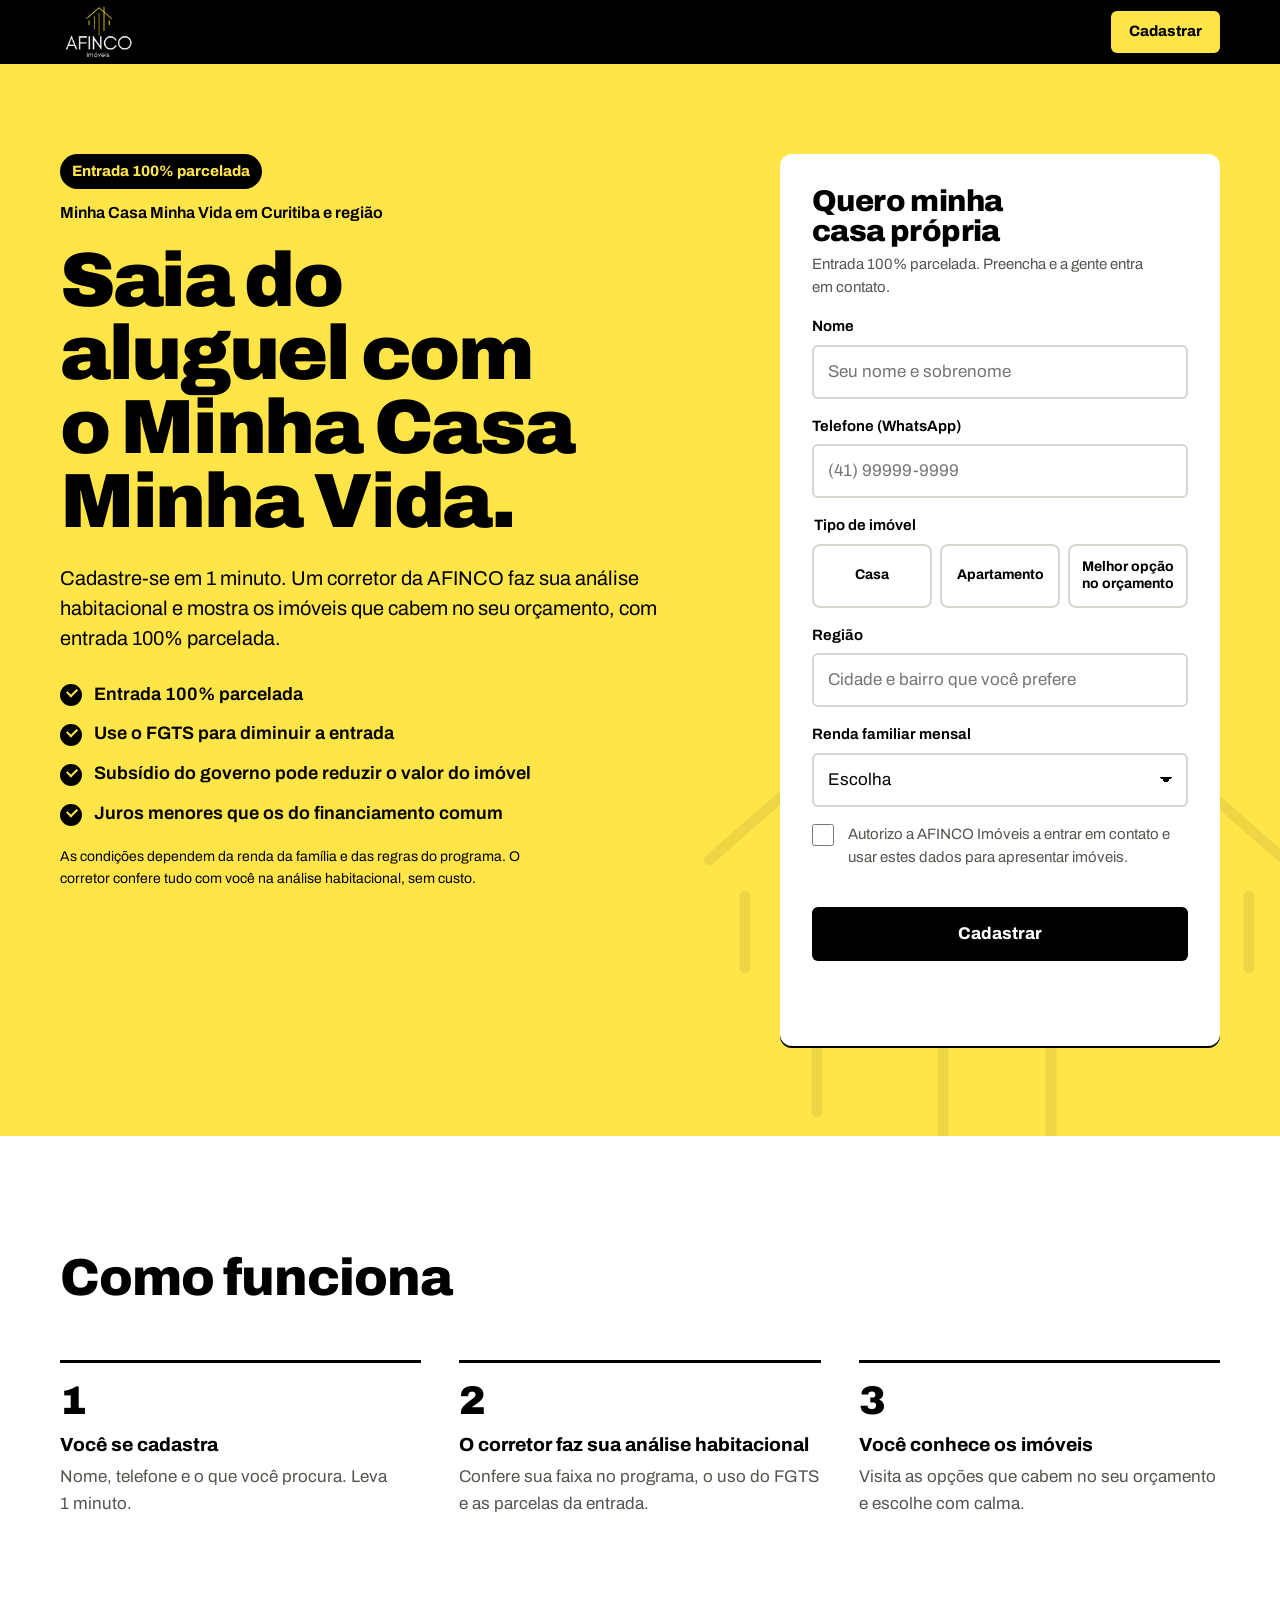
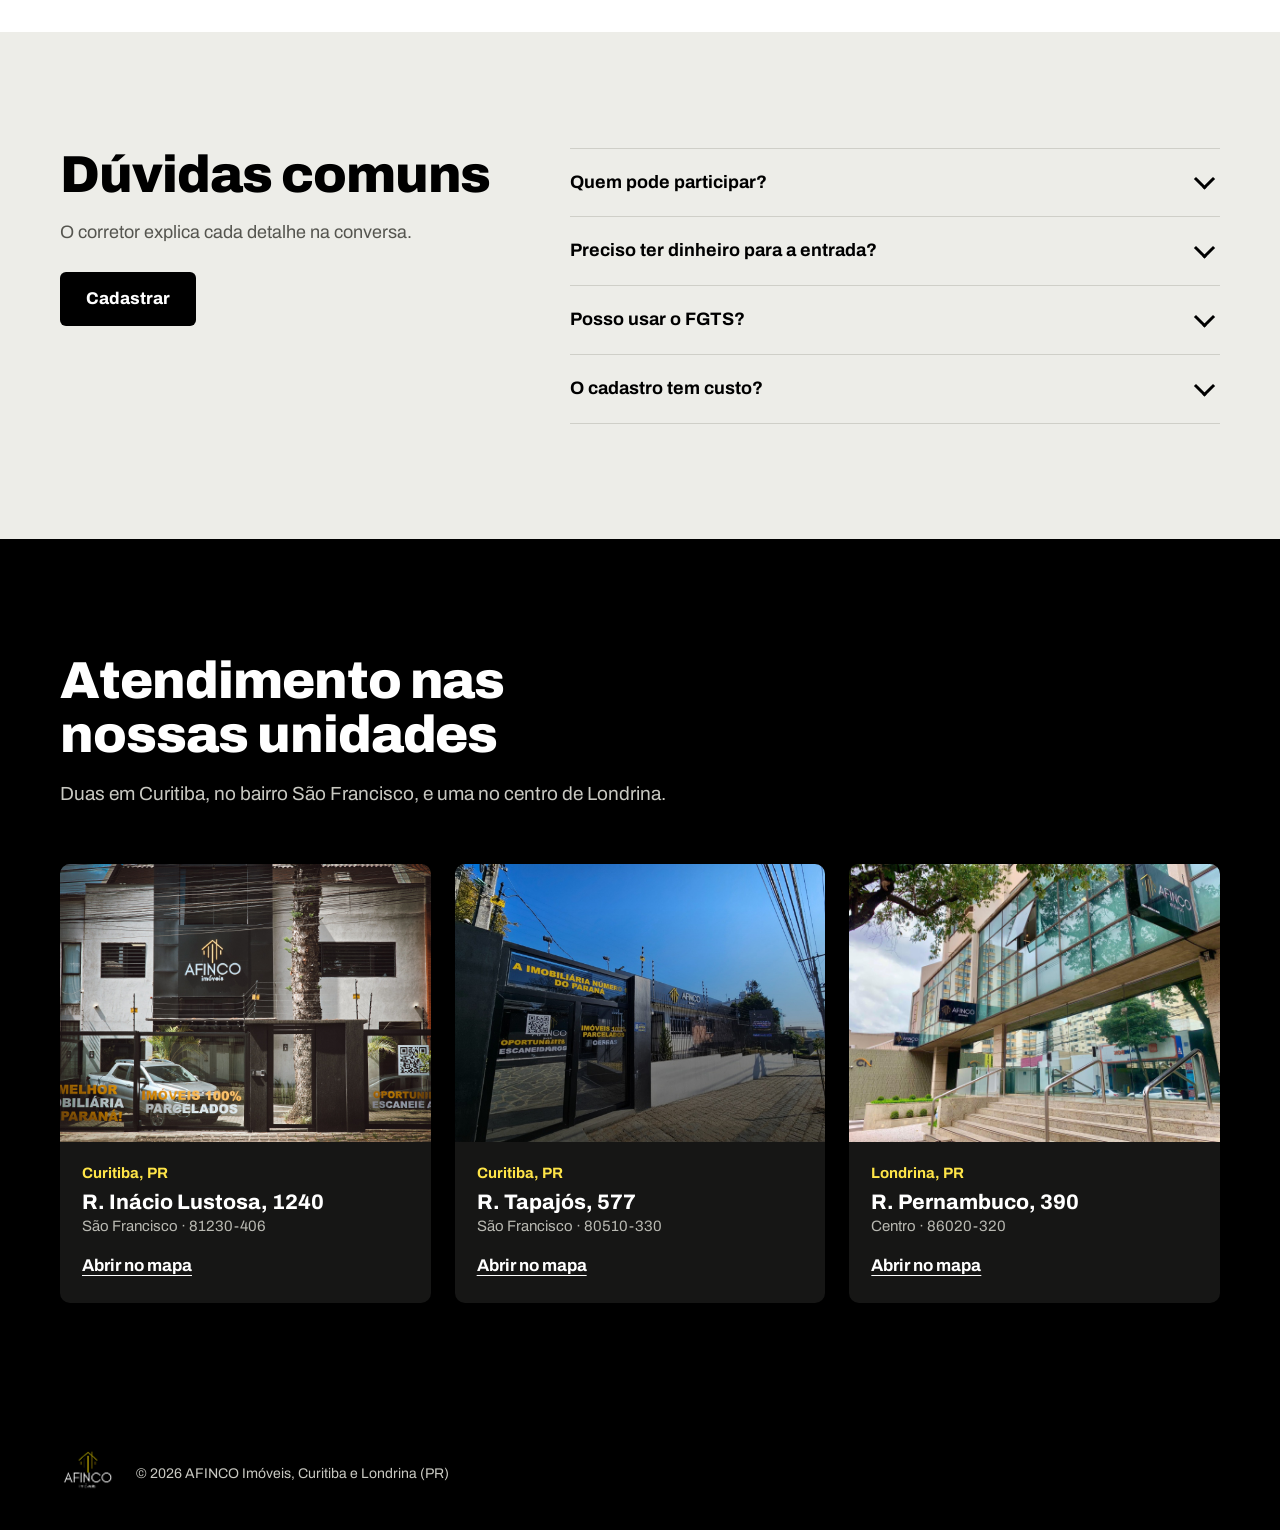
==== minhacasaminhavida/index.html @ c5e2cc1d "Página /minhacasaminhavida: cadastro de interessados" ====
<!doctype html>
<html lang="pt-BR">
<head>
  <meta charset="utf-8">
  <meta name="viewport" content="width=device-width, initial-scale=1">
  <title>Casa própria pelo Minha Casa Minha Vida | AFINCO Imóveis</title>
  <meta name="description" content="Entrada 100% parcelada. Cadastre-se em 1 minuto e um corretor da AFINCO faz sua análise habitacional no Minha Casa Minha Vida, sem custo.">
  <meta property="og:site_name" content="AFINCO Imóveis">
  <meta property="og:locale" content="pt_BR">
  <meta property="og:type" content="website">
  <meta property="og:url" content="https://www.recrutamentoafinco.com.br/minhacasaminhavida">
  <meta property="og:title" content="Saia do aluguel com o Minha Casa Minha Vida">
  <meta property="og:description" content="Entrada 100% parcelada. Cadastre-se em 1 minuto e receba sua análise habitacional sem custo.">
  <meta name="theme-color" content="#000000">
  <link rel="preconnect" href="https://fonts.googleapis.com">
  <link rel="preconnect" href="https://fonts.gstatic.com" crossorigin>
  <link href="https://fonts.googleapis.com/css2?family=Archivo:wdth,wght@62..125,400..900&display=swap" rel="stylesheet">
  <link rel="stylesheet" href="/style.css">
  <style>
    .cp-hero-grid { display: grid; grid-template-columns: minmax(0, 1fr) minmax(0, 440px); gap: clamp(32px, 5vw, 72px); align-items: start; position: relative; }
    .cp-hero h1 { font-size: clamp(40px, 6vw, 80px); }
    .cp-perks { margin: 28px 0 0; padding: 0; list-style: none; display: grid; gap: 12px; font-weight: 650; font-size: 18px; }
    .cp-perks li { position: relative; padding-left: 34px; }
    .cp-perks li::before { content: ""; position: absolute; left: 0; top: .2em; width: 22px; height: 22px; border-radius: 50%; background: var(--black); }
    .cp-perks li::after { content: ""; position: absolute; left: 7px; top: .42em; width: 8px; height: 5px; border-left: 2px solid var(--yellow); border-bottom: 2px solid var(--yellow); transform: rotate(-45deg); }
    .cp-note { margin-top: 18px; font-size: 14px; max-width: 34em; }
    .cp-badge { display: table; margin: 0 0 12px; padding: 6px 12px; border-radius: 999px; background: var(--black); color: var(--yellow); font-weight: 750; font-size: 15px; white-space: nowrap; }

    .cp-card { background: var(--white); border-radius: 12px; padding: clamp(22px, 3.4vw, 32px); box-shadow: 0 2px 0 var(--black); }
    .cp-card h2 { font-size: clamp(24px, 2.6vw, 30px); font-stretch: 112%; }
    .cp-card h2 + p { margin-top: 6px; color: var(--graphite); font-size: 15px; }
    .cp-form { display: grid; gap: 16px; }
    .cp-legend { margin-bottom: 6px; font-weight: 650; font-size: 15px; }
    .cp-types { display: grid; grid-template-columns: repeat(3, 1fr); gap: 8px; border: 0; padding: 0; margin: 0; }
    .cp-types label { position: relative; cursor: pointer; }
    .cp-types input { position: absolute; opacity: 0; inset: 0; margin: 0; cursor: pointer; }
    .cp-types span { display: grid; place-content: center; min-height: 64px; padding: 8px 6px; border: 2px solid var(--line); border-radius: 8px; text-align: center; font-weight: 700; font-size: 14px; line-height: 1.2; transition: border-color .15s ease, background-color .15s ease; }
    .cp-types input:checked + span { border-color: var(--black); background: var(--yellow); }
    .cp-types input:focus-visible + span { box-shadow: 0 0 0 3px var(--black); }
    .cp-types.invalid span { border-color: var(--error); }
    .cp-steps-list { counter-reset: s; margin: 0; padding: 0; list-style: none; display: grid; grid-template-columns: repeat(3, 1fr); gap: clamp(20px, 3vw, 40px); }
    .cp-steps-list li { counter-increment: s; border-top: 3px solid var(--black); padding-top: 18px; }
    .cp-steps-list li::before { content: counter(s); display: block; font-size: 40px; font-weight: 900; font-stretch: 115%; line-height: 1; margin-bottom: 12px; }
    .cp-steps-list p { margin-top: 8px; color: var(--graphite); }
    .cp-header-cta { margin-left: auto; }

    @media (max-width: 980px) {
      .cp-hero-grid { grid-template-columns: 1fr; gap: 0; }
      .cp-hero-grid > .hero-copy { display: contents; }
      .hero-place { order: 1; }
      .cp-hero h1 { order: 2; }
      .cp-hero .hero-sub { order: 3; }
      .cp-card { order: 4; max-width: 560px; margin-top: 24px; }
      .cp-perks { order: 5; }
      .cp-note { order: 6; }
    }
    @media (max-width: 640px) {
      .cp-perks { font-size: 16px; margin-top: 20px; }
      .cp-steps-list { grid-template-columns: 1fr; }
      .cp-header-cta { display: none; }
    }
  </style>
</head>
<body>
  <header class="site-header">
    <div class="wrap header-inner">
      <a class="brand" href="#topo" aria-label="AFINCO Imóveis, voltar ao início"><img src="/logo-afinco.png" alt="AFINCO Imóveis" width="450" height="450"></a>
      <a class="btn btn-yellow btn-sm cp-header-cta" href="#cadastro">Cadastrar</a>
    </div>
  </header>

  <main id="topo">
    <section class="hero cp-hero">
      <svg class="hero-mark" viewBox="0 0 200 200" aria-hidden="true"><path d="M20 70 L100 0 L180 70" /><path d="M50 60 V140 M85 40 V200 M115 0 V160 M150 60 V110 M30 80 V100 M170 80 V100" /></svg>
      <div class="wrap cp-hero-grid">
        <div class="hero-copy">
          <p class="hero-place"><span class="cp-badge">Entrada 100% parcelada</span> Minha Casa Minha Vida em Curitiba e região</p>
          <h1>Saia do aluguel com o Minha Casa Minha Vida.</h1>
          <p class="hero-sub">Cadastre-se em 1 minuto. Um corretor da AFINCO faz sua análise habitacional e mostra os imóveis que cabem no seu orçamento, com entrada 100% parcelada.</p>
          <ul class="cp-perks">
            <li>Entrada 100% parcelada</li>
            <li>Use o FGTS para diminuir a entrada</li>
            <li>Subsídio do governo pode reduzir o valor do imóvel</li>
            <li>Juros menores que os do financiamento comum</li>
          </ul>
          <p class="cp-note">As condições dependem da renda da família e das regras do programa. O corretor confere tudo com você na análise habitacional, sem custo.</p>
        </div>

        <div class="cp-card" id="cadastro">
          <form id="leadForm" class="cp-form" novalidate>
            <div>
              <h2>Quero minha casa própria</h2>
              <p>Entrada 100% parcelada. Preencha e a gente entra em contato.</p>
            </div>
            <label class="field">Nome<input type="text" name="nome" required minlength="2" maxlength="120" autocomplete="name" placeholder="Seu nome e sobrenome"></label>
            <label class="field">Telefone (WhatsApp)<input type="tel" name="telefone" required autocomplete="tel" inputmode="tel" placeholder="(41) 99999-9999"></label>
            <fieldset class="cp-types" id="tipoGroup">
              <legend class="cp-legend">Tipo de imóvel</legend>
              <label><input type="radio" name="tipo_imovel" value="Casa" required><span>Casa</span></label>
              <label><input type="radio" name="tipo_imovel" value="Apartamento"><span>Apartamento</span></label>
              <label><input type="radio" name="tipo_imovel" value="Melhor opção no orçamento"><span>Melhor opção no orçamento</span></label>
            </fieldset>
            <label class="field">Região<input type="text" name="regiao" required minlength="2" maxlength="120" autocomplete="address-level2" placeholder="Cidade e bairro que você prefere"></label>
            <label class="field">Renda familiar mensal<select name="faixa_renda" required>
              <option value="">Escolha</option>
              <option>Até R$ 2.850</option>
              <option>De R$ 2.851 a R$ 4.700</option>
              <option>De R$ 4.701 a R$ 8.600</option>
              <option>De R$ 8.601 a R$ 12.000</option>
              <option>Acima de R$ 12.000</option>
              <option>Não sei informar</option>
            </select></label>
            <label class="consent"><input type="checkbox" name="consentimento" required><span>Autorizo a AFINCO Imóveis a entrar em contato e usar estes dados para apresentar imóveis.</span></label>
            <button class="btn btn-black btn-block" type="submit" id="submitButton">Cadastrar</button>
            <p id="formMessage" class="form-message" role="status" aria-live="polite"></p>
          </form>
          <div class="done" id="formDone" hidden tabindex="-1">
            <svg viewBox="0 0 48 48" aria-hidden="true"><circle cx="24" cy="24" r="22"/><path d="M14 25l7 7 13-15"/></svg>
            <h3 id="doneTitle">Cadastro feito.</h3>
            <p>Um corretor da AFINCO vai entrar em contato pelo telefone que você informou.</p>
          </div>
        </div>
      </div>
    </section>

    <section class="section" id="como-funciona">
      <div class="wrap">
        <div class="head">
          <h2>Como funciona</h2>
        </div>
        <ol class="cp-steps-list">
          <li><h3>Você se cadastra</h3><p>Nome, telefone e o que você procura. Leva 1 minuto.</p></li>
          <li><h3>O corretor faz sua análise habitacional</h3><p>Confere sua faixa no programa, o uso do FGTS e as parcelas da entrada.</p></li>
          <li><h3>Você conhece os imóveis</h3><p>Visita as opções que cabem no seu orçamento e escolhe com calma.</p></li>
        </ol>
      </div>
    </section>

    <section class="section section-concrete" id="duvidas">
      <div class="wrap faq-wrap">
        <div class="faq-intro">
          <h2>Dúvidas comuns</h2>
          <p>O corretor explica cada detalhe na conversa.</p>
          <a class="btn btn-black" href="#cadastro">Cadastrar</a>
        </div>
        <div class="faq">
          <details><summary>Quem pode participar?</summary><p>Famílias com renda mensal de até R$ 12 mil que ainda não têm imóvel próprio. Cada faixa de renda tem regras diferentes, e o corretor confere a sua.</p></details>
          <details><summary>Preciso ter dinheiro para a entrada?</summary><p>Não precisa ter o valor guardado. Na AFINCO a entrada é 100% parcelada. O FGTS e o subsídio do governo ainda podem diminuir esse valor.</p></details>
          <details><summary>Posso usar o FGTS?</summary><p>Sim. Quem tem saldo de FGTS pode usar para a entrada ou para abater o valor financiado.</p></details>
          <details><summary>O cadastro tem custo?</summary><p>Não. O cadastro e a análise habitacional com o corretor são gratuitos.</p></details>
        </div>
      </div>
    </section>

    <section class="section section-black" id="unidades">
      <div class="wrap">
        <div class="head">
          <h2>Atendimento nas nossas unidades</h2>
          <p>Duas em Curitiba, no bairro São Francisco, e uma no centro de Londrina.</p>
        </div>
        <div class="units" id="unitsGrid">
          <article class="unit"><img src="/unidade-curitiba-inacio-lustosa.jpg" alt="Fachada da AFINCO na Rua Inácio Lustosa" loading="lazy"><div class="unit-body"><p class="unit-city">Curitiba, PR</p><h3>R. Inácio Lustosa, 1240</h3><p>São Francisco · 81230-406</p><a target="_blank" rel="noopener" href="https://www.google.com/maps/search/?api=1&query=R.%20In%C3%A1cio%20Lustosa%2C%201240%20-%20S%C3%A3o%20Francisco%2C%20Curitiba%20-%20PR">Abrir no mapa</a></div></article>
          <article class="unit"><img src="/unidade-curitiba-tapajos.jpg" alt="Fachada da AFINCO na Rua Tapajós" loading="lazy"><div class="unit-body"><p class="unit-city">Curitiba, PR</p><h3>R. Tapajós, 577</h3><p>São Francisco · 80510-330</p><a target="_blank" rel="noopener" href="https://www.google.com/maps/search/?api=1&query=R.%20Tapaj%C3%B3s%2C%20577%20-%20S%C3%A3o%20Francisco%2C%20Curitiba%20-%20PR">Abrir no mapa</a></div></article>
          <article class="unit"><img src="/unidade-londrina-pernambuco.jpeg" alt="Fachada da AFINCO em Londrina" loading="lazy"><div class="unit-body"><p class="unit-city">Londrina, PR</p><h3>R. Pernambuco, 390</h3><p>Centro · 86020-320</p><a target="_blank" rel="noopener" href="https://www.google.com/maps/search/?api=1&query=R.%20Pernambuco%2C%20390%20-%20Centro%2C%20Londrina%20-%20PR">Abrir no mapa</a></div></article>
        </div>
      </div>
    </section>
  </main>

  <footer class="footer">
    <div class="wrap footer-inner">
      <img src="/logo-afinco.png" alt="AFINCO Imóveis" width="450" height="450">
      <p>© <span id="year"></span> AFINCO Imóveis, Curitiba e Londrina (PR)</p>
    </div>
  </footer>

  <div class="dock" id="dock">
    <a class="btn btn-yellow" href="#cadastro">Cadastrar</a>
  </div>

  <script>
    const SUPABASE_URL = "https://zinuptosnawlpatngaav.supabase.co";
    const SUPABASE_KEY = "sb_publishable_cm9yih0AqzRv-U1uePYWAw_257kPPx3";
    const form = document.getElementById("leadForm");
    const button = document.getElementById("submitButton");
    const message = document.getElementById("formMessage");
    const done = document.getElementById("formDone");
    document.getElementById("year").textContent = new Date().getFullYear();

    // Origem do cadastro: parâmetros de anúncio (utm) e site de onde a pessoa veio
    function leadOrigin() {
      const params = new URLSearchParams(location.search);
      const parts = ["utm_source", "utm_medium", "utm_campaign", "utm_content"].filter(k => params.get(k)).map(k => `${k}=${params.get(k)}`);
      try { if (document.referrer && new URL(document.referrer).host !== location.host) parts.push(`ref=${new URL(document.referrer).host}`); } catch (error) {}
      return parts.join("; ").slice(0, 500) || null;
    }

    (async function registerSiteVisit() { try { let sessionId = localStorage.getItem("afinco_visit_session"); if (!sessionId) { sessionId = crypto.randomUUID ? crypto.randomUUID() : `${Date.now().toString(36)}${Math.random().toString(36).slice(2)}`; localStorage.setItem("afinco_visit_session", sessionId); } await fetch(`${SUPABASE_URL}/rest/v1/site_visits`, { method: "POST", headers: { "Content-Type": "application/json", apikey: SUPABASE_KEY, Authorization: `Bearer ${SUPABASE_KEY}`, Prefer: "return=minimal" }, body: JSON.stringify({ page: window.location.pathname || "/minhacasaminhavida/", session_id: sessionId }) }); } catch (error) { console.warn("Não foi possível registrar a visita.", error); } })();

    // Máscara simples de telefone: (41) 99999-9999
    form.telefone.addEventListener("input", event => { const d = event.target.value.replace(/\D/g, "").slice(0, 11); event.target.value = d.length > 6 ? `(${d.slice(0, 2)}) ${d.slice(2, d.length - 4)}-${d.slice(-4)}` : d.length > 2 ? `(${d.slice(0, 2)}) ${d.slice(2)}` : d; });

    function showMessage(text, type) { message.textContent = text; message.className = `form-message ${type}`; }
    form.addEventListener("submit", async event => {
      event.preventDefault();
      form.querySelectorAll(".invalid").forEach(el => el.classList.remove("invalid"));
      const phoneDigits = form.telefone.value.replace(/\D/g, "");
      form.telefone.setCustomValidity(phoneDigits.length >= 10 ? "" : "invalid");
      const invalid = [...form.elements].filter(el => el.willValidate && !el.checkValidity());
      if (invalid.length) {
        invalid.forEach(el => (el.closest(".field") || el.closest(".cp-types"))?.classList.add("invalid"));
        const first = invalid[0];
        showMessage(first.name === "consentimento" ? "Marque a autorização para a gente entrar em contato." : first.name === "telefone" ? "Confira o telefone com DDD." : first.name === "tipo_imovel" ? "Escolha o tipo de imóvel." : "Faltam alguns campos. Eles estão marcados em vermelho.", "error");
        first.focus();
        return;
      }
      button.disabled = true; button.textContent = "Cadastrando...";
      showMessage("", "");
      try {
        const data = Object.fromEntries(new FormData(form).entries());
        const payload = { nome: data.nome.trim(), telefone: form.telefone.value, tipo_imovel: data.tipo_imovel, regiao: data.regiao.trim(), faixa_renda: data.faixa_renda, consentimento: true, origem: leadOrigin() };
        const response = await fetch(`${SUPABASE_URL}/rest/v1/interessados_imovel`, { method: "POST", headers: { "Content-Type": "application/json", apikey: SUPABASE_KEY, Authorization: `Bearer ${SUPABASE_KEY}`, Prefer: "return=minimal" }, body: JSON.stringify(payload) });
        if (!response.ok) throw new Error(await response.text());
        const firstName = payload.nome.split(/\s+/)[0];
        document.getElementById("doneTitle").textContent = firstName ? `Cadastro feito, ${firstName}.` : "Cadastro feito.";
        form.reset(); form.hidden = true; done.hidden = false; done.focus();
      } catch (error) {
        console.error("Erro ao cadastrar interessado:", error);
        showMessage("O cadastro não foi enviado. Confira sua internet e toque em Cadastrar de novo.", "error");
      } finally { button.disabled = false; button.textContent = "Cadastrar"; }
    });
    form.addEventListener("input", event => (event.target.closest(".field") || event.target.closest(".cp-types"))?.classList.remove("invalid"));
    form.addEventListener("change", event => event.target.closest(".cp-types")?.classList.remove("invalid"));

    const dock = document.getElementById("dock");
    new IntersectionObserver(([entry]) => dock.classList.toggle("is-hidden", entry.isIntersecting), { threshold: 0.05 }).observe(document.getElementById("cadastro"));

    // Unidades vêm do mesmo cadastro do painel
    function escapeHtml(value) { return String(value == null ? "" : value).replace(/[&<>"']/g, char => ({ "&": "&amp;", "<": "&lt;", ">": "&gt;", '"': "&quot;", "'": "&#39;" }[char])); }
    (async function loadUnidades() { try { const response = await fetch(`${SUPABASE_URL}/rest/v1/unidades?select=*&ativo=eq.true&order=ordem.asc`, { headers: { apikey: SUPABASE_KEY, Authorization: `Bearer ${SUPABASE_KEY}` } }); const items = await response.json(); if (!Array.isArray(items) || !items.length) return; document.getElementById("unitsGrid").innerHTML = items.map(unit => { const [street, district] = String(unit.endereco || "").split(" - "); return `<article class="unit"><img src="${escapeHtml(unit.imagem_url || "/logo-afinco.png")}" alt="Fachada da AFINCO, ${escapeHtml(unit.nome_unidade || "")}" loading="lazy"><div class="unit-body"><p class="unit-city">${escapeHtml(unit.cidade || "")}, ${escapeHtml(unit.uf || "")}</p><h3>${escapeHtml(street)}</h3><p>${escapeHtml([district, unit.cep].filter(Boolean).join(" · "))}</p><a target="_blank" rel="noopener" href="https://www.google.com/maps/search/?api=1&query=${encodeURIComponent(unit.maps_query || unit.endereco || "")}">Abrir no mapa</a></div></article>`; }).join(""); } catch (error) { console.warn("Não foi possível carregar unidades.", error); } })();
  </script>
</body>
</html>
---- style.css ----
:root {
  --yellow: #ffe548;
  --yellow-soft: #fff6b8;
  --black: #000;
  --white: #fff;
  --concrete: #ededE8;
  --graphite: #55554f;
  --line: #d6d6cf;
  --whats: #1f8a4c;
  --error: #b42318;
  --wrap: 1160px;
  --gutter: clamp(16px, 4vw, 40px);
}

* { box-sizing: border-box; }
html { scroll-behavior: smooth; scroll-padding-top: 76px; -webkit-text-size-adjust: 100%; }
body { margin: 0; background: var(--white); color: var(--black); font-family: "Archivo", Arial, sans-serif; font-size: 17px; line-height: 1.55; font-variation-settings: "wdth" 100; }
img { display: block; max-width: 100%; }
a { color: inherit; }
button, input, select, textarea { font: inherit; color: inherit; }
h1, h2, h3, p { margin: 0; }
h1, h2 { font-weight: 850; font-stretch: 112%; letter-spacing: -.02em; line-height: 1.02; text-wrap: balance; }
h2 { font-size: clamp(30px, 4.4vw, 52px); }
h3 { font-size: 19px; font-weight: 750; line-height: 1.25; text-wrap: balance; }
p, li, summary, figcaption, blockquote, legend, .field { text-wrap: pretty; }
:focus-visible { outline: 3px solid var(--black); outline-offset: 3px; }
.section-black :focus-visible, .site-header :focus-visible, .footer :focus-visible { outline-color: var(--yellow); }
.wrap { width: min(var(--wrap), 100% - 2 * var(--gutter)); margin-inline: auto; }

/* Botões */
.btn { display: inline-flex; align-items: center; justify-content: center; min-height: 54px; padding: 0 26px; border: 0; border-radius: 6px; font-weight: 750; font-size: 17px; text-decoration: none; cursor: pointer; transition: transform .15s ease, background-color .15s ease; }
.btn:active { transform: translateY(1px); }
.btn-black { background: var(--black); color: var(--white); }
.btn-black:hover { background: #262624; }
.btn-yellow { background: var(--yellow); color: var(--black); }
.btn-yellow:hover { background: #fff07f; }
.btn-whats { background: var(--whats); color: var(--white); }
.btn-whats:hover { background: #18723e; }
.btn-sm { min-height: 42px; padding: 0 18px; font-size: 15px; }
.btn-block { width: 100%; }
.btn:disabled { opacity: .6; cursor: progress; }

/* Cabeçalho */
.site-header { position: sticky; top: 0; z-index: 40; background: var(--black); color: var(--white); }
.header-inner { display: flex; align-items: center; gap: 28px; min-height: 64px; }
.brand { display: block; width: 78px; height: 58px; overflow: hidden; flex: none; }
.brand img { width: 78px; height: 78px; max-width: none; margin-top: -4px; }
.main-nav { display: flex; gap: 26px; margin-left: auto; }
.main-nav a { font-size: 15px; font-weight: 600; text-decoration: none; color: #d8d8d2; }
.main-nav a:hover { color: var(--yellow); }

/* Topo amarelo */
.hero { position: relative; overflow: hidden; background: var(--yellow); padding: clamp(40px, 7vw, 96px) 0 clamp(48px, 7vw, 104px); }
.hero-mark { position: absolute; right: -6%; bottom: -18%; width: min(62vw, 720px); fill: none; stroke: rgba(0, 0, 0, .07); stroke-width: 3; stroke-linecap: round; pointer-events: none; }
.hero-grid { position: relative; display: grid; grid-template-columns: minmax(0, 1.15fr) minmax(0, .85fr); gap: clamp(32px, 5vw, 72px); align-items: center; }
.hero-place { font-weight: 650; font-size: 16px; margin-bottom: 18px; }
.hero h1 { font-size: clamp(42px, 6.6vw, 86px); font-stretch: 118%; font-weight: 900; line-height: .96; letter-spacing: -.03em; }
.hero-sub { margin-top: 24px; max-width: 34em; font-size: clamp(17px, 1.6vw, 20px); line-height: 1.5; }
.hero-facts { display: flex; flex-wrap: wrap; gap: 8px; margin: 28px 0 0; padding: 0; list-style: none; }
.hero-facts li { padding: 8px 14px; border: 2px solid var(--black); border-radius: 999px; font-weight: 700; font-size: 15px; }
.hero-facts span { white-space: nowrap; }
.hero-cta { display: flex; flex-wrap: wrap; align-items: center; gap: 14px 18px; margin-top: 32px; }
.hero-cta .btn { min-height: 60px; padding: 0 32px; font-size: 18px; }
.hero-cta span { font-size: 15px; font-weight: 600; }

.hero-side { display: grid; gap: 16px; justify-items: start; max-width: 420px; }
.hero-side .earn { width: 100%; }
.hero-video { width: 250px; }
.earn { display: grid; gap: 2px; padding: 20px 22px; background: var(--black); color: var(--white); border-radius: 10px; }
.earn-label { font-size: 15px; color: #d8d8d2; }
.earn-value { white-space: nowrap; font-size: clamp(34px, 3.4vw, 46px); font-weight: 900; font-stretch: 115%; line-height: 1.05; color: var(--yellow); }
.earn-note { margin-top: 6px; font-size: 13px; line-height: 1.4; color: #b9b9b2; }
.hero-video { margin: 0; }
.ratio { position: relative; aspect-ratio: 9 / 16; background: #1a1a18; border-radius: 10px; overflow: hidden; }
.ratio iframe { position: absolute; inset: 0; width: 100%; height: 100%; border: 0; }
.hero-video figcaption { margin-top: 10px; font-size: 14px; font-weight: 600; }

/* Entrada da página: o único movimento automático */
@media (prefers-reduced-motion: no-preference) {
  .hero-copy > *, .hero-side { animation: rise .7s cubic-bezier(.2, .7, .2, 1) both; }
  .hero-copy > :nth-child(2) { animation-delay: .06s; }
  .hero-copy > :nth-child(3) { animation-delay: .12s; }
  .hero-copy > :nth-child(4) { animation-delay: .18s; }
  .hero-copy > :nth-child(5) { animation-delay: .24s; }
  .hero-side { animation-delay: .3s; }
  @keyframes rise { from { opacity: 0; transform: translateY(16px); } }
}

/* Seções */
.section { padding: clamp(64px, 9vw, 120px) 0; }
.section-concrete { background: var(--concrete); }
.section-black { background: var(--black); color: var(--white); }
.head { max-width: 760px; margin-bottom: clamp(36px, 5vw, 56px); }
.head p { margin-top: 18px; font-size: 19px; color: var(--graphite); max-width: 38em; }
.section-black .head p { color: #c9c9c2; }

/* O trabalho: sequência real, por isso numerada */
.flow { counter-reset: flow; display: grid; grid-template-columns: repeat(4, 1fr); gap: 0; margin: 0; padding: 0; list-style: none; }
.flow li { counter-increment: flow; position: relative; padding: 56px 24px 0 0; border-top: 3px solid var(--black); }
.flow li::before { content: counter(flow); position: absolute; top: -20px; left: 0; display: grid; place-items: center; width: 38px; height: 38px; border-radius: 50%; background: var(--yellow); border: 3px solid var(--black); font-weight: 850; font-size: 16px; }
.flow li:last-child::before { background: var(--black); color: var(--yellow); }
.flow p { margin-top: 10px; color: var(--graphite); }

/* Para quem é */
.fit { display: grid; grid-template-columns: minmax(0, 1fr) minmax(0, 1.1fr); gap: clamp(36px, 6vw, 88px); align-items: start; }
.fit-intro p { margin: 20px 0 30px; font-size: 19px; color: var(--graphite); max-width: 32em; }
.fit-lists { display: grid; grid-template-columns: 1fr 1fr; gap: 20px; }
.fit-lists > div { padding: 26px 24px; background: var(--white); border-radius: 10px; }
.fit-lists > div:last-child { background: var(--black); color: var(--white); }
.ticks { margin: 16px 0 0; padding: 0; list-style: none; display: grid; gap: 12px; }
.ticks li { position: relative; padding-left: 30px; }
.ticks li::before { content: ""; position: absolute; left: 2px; top: .38em; width: 14px; height: 8px; border-left: 3px solid currentColor; border-bottom: 3px solid currentColor; transform: rotate(-45deg); }
.ticks-yellow li::before { color: var(--yellow); }

/* Depoimentos */
.voices { display: grid; grid-template-columns: repeat(4, minmax(0, 1fr)); gap: 24px; }
.voice h3 { margin-top: 16px; }
.voice-role { color: var(--graphite); font-size: 15px; }
.voice blockquote { margin: 12px 0 0; padding-left: 14px; border-left: 3px solid var(--yellow); font-size: 16px; }

/* Unidades */
.units { display: grid; grid-template-columns: repeat(3, 1fr); gap: 24px; }
.unit { background: #161615; border-radius: 10px; overflow: hidden; }
.unit img { width: 100%; aspect-ratio: 4 / 3; object-fit: cover; }
.unit-body { padding: 20px 22px 24px; }
.unit-city { color: var(--yellow); font-weight: 700; font-size: 15px; }
.unit h3 { margin-top: 4px; font-size: 21px; }
.unit-body p:not(.unit-city) { color: #b9b9b2; font-size: 15px; }
.unit a { display: inline-block; margin-top: 14px; font-weight: 700; text-underline-offset: 4px; }
.unit a:hover { color: var(--yellow); }

/* Seleção */
.steps-wrap { display: grid; grid-template-columns: minmax(0, .8fr) minmax(0, 1.2fr); gap: clamp(32px, 6vw, 88px); align-items: start; }
.steps { counter-reset: step; margin: 0; padding: 0; list-style: none; }
.steps li { counter-increment: step; display: grid; grid-template-columns: 48px 1fr; column-gap: 18px; padding: 20px 0; border-bottom: 1px solid var(--line); }
.steps li:first-child { padding-top: 0; }
.steps li::before { content: counter(step); grid-row: span 2; font-size: 34px; font-weight: 900; font-stretch: 115%; line-height: 1; }
.steps p { color: var(--graphite); margin-top: 4px; }

/* Dúvidas */
.faq-wrap { display: grid; grid-template-columns: minmax(0, .8fr) minmax(0, 1.2fr); gap: clamp(32px, 6vw, 88px); align-items: start; }
.faq-intro p { margin: 18px 0 26px; color: var(--graphite); font-size: 18px; }
.faq details { border-bottom: 1px solid #cfcfc8; }
.faq details:first-child { border-top: 1px solid #cfcfc8; }
.faq summary { position: relative; padding: 20px 44px 20px 0; font-weight: 700; font-size: 18px; cursor: pointer; list-style: none; }
.faq summary::-webkit-details-marker { display: none; }
.faq summary::after { content: ""; position: absolute; right: 8px; top: 50%; width: 12px; height: 12px; border-right: 3px solid; border-bottom: 3px solid; transform: translateY(-70%) rotate(45deg); transition: transform .2s ease; }
.faq details[open] summary::after { transform: translateY(-30%) rotate(-135deg); }
.faq details p { padding: 0 0 22px; color: var(--graphite); max-width: 40em; }

/* Candidatura */
.apply { background: var(--yellow); }
.apply-grid { display: grid; grid-template-columns: minmax(0, .8fr) minmax(0, 1.2fr); gap: clamp(32px, 6vw, 88px); align-items: start; }
.apply-intro { position: sticky; top: 100px; }
.apply-intro h2 { font-size: clamp(36px, 5vw, 64px); font-stretch: 118%; font-weight: 900; }
.apply-intro > p { margin-top: 18px; font-size: 19px; max-width: 26em; }
.apply-recap { margin: 26px 0 0; padding: 0; list-style: none; display: grid; gap: 8px; font-weight: 700; }
.apply-recap li { padding-left: 24px; position: relative; }
.apply-recap li::before { content: ""; position: absolute; left: 0; top: .5em; width: 10px; height: 10px; background: var(--black); border-radius: 2px; }
.apply-card { background: var(--white); border-radius: 12px; padding: clamp(22px, 4vw, 40px); box-shadow: 0 2px 0 var(--black); }

.form fieldset { margin: 0 0 28px; padding: 0; border: 0; display: grid; gap: 16px; }
.form legend { margin-bottom: 14px; padding: 0; font-weight: 850; font-stretch: 110%; font-size: 21px; }
.row { display: grid; grid-template-columns: 1fr 1fr; gap: 16px; }
.field { display: grid; gap: 6px; font-weight: 650; font-size: 15px; }
.opt { font-weight: 400; color: var(--graphite); }
.field input, .field select, .field textarea { width: 100%; min-height: 52px; padding: 12px 14px; border: 2px solid var(--line); border-radius: 6px; background: var(--white); font-size: 17px; font-weight: 400; transition: border-color .15s ease; }
.field textarea { resize: vertical; min-height: 96px; }
.field select { appearance: none; background-image: linear-gradient(45deg, transparent 50%, var(--black) 50%), linear-gradient(135deg, var(--black) 50%, transparent 50%); background-position: calc(100% - 20px) 50%, calc(100% - 14px) 50%; background-size: 6px 6px; background-repeat: no-repeat; padding-right: 40px; }
.field input:focus, .field select:focus, .field textarea:focus { outline: none; border-color: var(--black); box-shadow: 0 0 0 3px var(--yellow); }
.field.invalid input, .field.invalid select, .field.invalid textarea { border-color: var(--error); }
.consent { display: grid; grid-template-columns: 24px 1fr; gap: 12px; align-items: start; margin-bottom: 22px; font-size: 15px; color: var(--graphite); cursor: pointer; }
.consent input { width: 22px; height: 22px; margin: 1px 0 0; accent-color: var(--black); }
.form-message { min-height: 1.5em; margin-top: 14px; font-size: 15px; font-weight: 600; }
.form-message.error { color: var(--error); }

.done { text-align: center; padding: 24px 4px; }
.done:focus { outline: none; }
.done svg { width: 64px; height: 64px; margin: 0 auto 18px; fill: var(--yellow); stroke: var(--black); stroke-width: 3; stroke-linecap: round; stroke-linejoin: round; }
.done svg path { fill: none; }
.done h3 { font-size: clamp(24px, 3vw, 32px); font-weight: 850; font-stretch: 112%; }
.done p { margin: 12px auto 24px; max-width: 30em; color: var(--graphite); }
@media (prefers-reduced-motion: no-preference) {
  .done:not([hidden]) svg { animation: pop .45s cubic-bezier(.2, .9, .3, 1.3) both; }
  @keyframes pop { from { transform: scale(.6); opacity: 0; } }
}

/* Rodapé */
.footer { background: var(--black); color: #c9c9c2; padding: 28px 0; font-size: 14px; }
.footer-inner { display: flex; align-items: center; gap: 20px; flex-wrap: wrap; }
.footer img { width: 56px; height: 56px; object-fit: contain; }
.footer a { margin-left: auto; color: var(--white); font-weight: 650; text-underline-offset: 4px; }

/* Barra fixa no celular */
.dock { display: none; }

@media (max-width: 980px) {
  .main-nav { display: none; }
  .header-inner .btn { margin-left: auto; }
  .hero-grid, .fit, .steps-wrap, .faq-wrap, .apply-grid { grid-template-columns: 1fr; }
  .apply-intro { position: static; }
  .flow { grid-template-columns: 1fr 1fr; row-gap: 48px; }
  .units { gap: 16px; }
  .voices { grid-template-columns: repeat(2, minmax(0, 300px)); }
}

@media (max-width: 640px) {
  body { font-size: 16px; }
  .header-inner .btn { display: none; }
  .header-inner { min-height: 58px; justify-content: center; }
  .hero { padding-top: 32px; }
  .hero-cta .btn { width: 100%; }
  .hero-cta span { width: 100%; text-align: center; }
  .hero-mark { display: none; }
  .hero-facts { display: grid; grid-template-columns: repeat(3, 1fr); gap: 8px; }
  .hero-facts li { display: grid; place-content: center; padding: 10px 6px; border-radius: 10px; text-align: center; font-size: 14px; line-height: 1.2; }
  .hero-facts span { display: block; }
  .hero-video figcaption, .hero-cta span { text-wrap: balance; }
  .fit-intro .btn, .faq-intro .btn { width: 100%; }
  .fit-lists > div { padding: 22px 18px; }
  .ticks { gap: 10px; font-size: 15px; }
  .ticks li { padding-left: 28px; }
  .steps li { grid-template-columns: 34px 1fr; column-gap: 12px; padding: 18px 0; }
  .steps li::before { font-size: 28px; }
  .steps p, .flow p, .voice blockquote { font-size: 15px; text-wrap: balance; }
  .unit { display: grid; grid-template-columns: 112px 1fr; align-items: stretch; }
  .unit img { height: 100%; aspect-ratio: auto; min-height: 128px; }
  .unit-body { padding: 14px 16px; }
  .unit-city { font-size: 13px; }
  .unit h3 { font-size: 17px; }
  .unit-body p:not(.unit-city) { font-size: 13px; }
  .unit a { margin-top: 8px; font-size: 14px; }
  .faq summary { font-size: 16px; padding: 18px 36px 18px 0; text-wrap: balance; }
  .apply-recap { font-size: 15px; }
  .row { grid-template-columns: 1fr 1fr; gap: 12px; }
  .field { font-size: 14px; }
  .field input, .field select { font-size: 16px; padding-inline: 12px; }
  .field select { padding-right: 30px; background-position: calc(100% - 16px) 50%, calc(100% - 10px) 50%; }
  .footer { padding: 28px 0 104px; text-align: center; }
  .footer-inner { flex-direction: column; gap: 10px; }
  .flow { grid-template-columns: 1fr; row-gap: 0; }
  .flow li { padding: 0 0 28px 36px; border-top: 0; border-left: 3px solid var(--black); margin-left: 18px; }
  .flow li:last-child { border-left-color: transparent; padding-bottom: 0; }
  .flow li::before { top: -2px; left: -21px; }
  .fit-lists, .units { grid-template-columns: 1fr; }
  .hero-side { max-width: none; justify-items: stretch; }
  .hero-video { width: min(280px, 100%); margin-inline: auto; }
  .hero-video figcaption { text-align: center; }
  .voices { grid-template-columns: none; grid-auto-flow: column; grid-auto-columns: 72%; gap: 14px; overflow-x: auto; scroll-snap-type: x mandatory; margin-inline: calc(-1 * var(--gutter)); padding: 0 var(--gutter) 8px; scroll-padding-inline: var(--gutter); }
  .voice { scroll-snap-align: start; }
  .head p, .fit-intro p, .apply-intro > p { font-size: 17px; }
  .footer a { margin-left: 0; }

  .dock { position: fixed; left: 0; right: 0; bottom: 0; z-index: 50; display: flex; gap: 10px; padding: 12px 16px calc(12px + env(safe-area-inset-bottom)); background: var(--black); transition: transform .25s ease; }
  .dock .btn { flex: 1; }
  .dock.is-hidden { transform: translateY(110%); }
  .dock-whats { display: grid; place-items: center; width: 54px; flex: none; border-radius: 6px; background: var(--whats); }
  .dock-whats svg { width: 26px; height: 26px; fill: var(--white); }
}
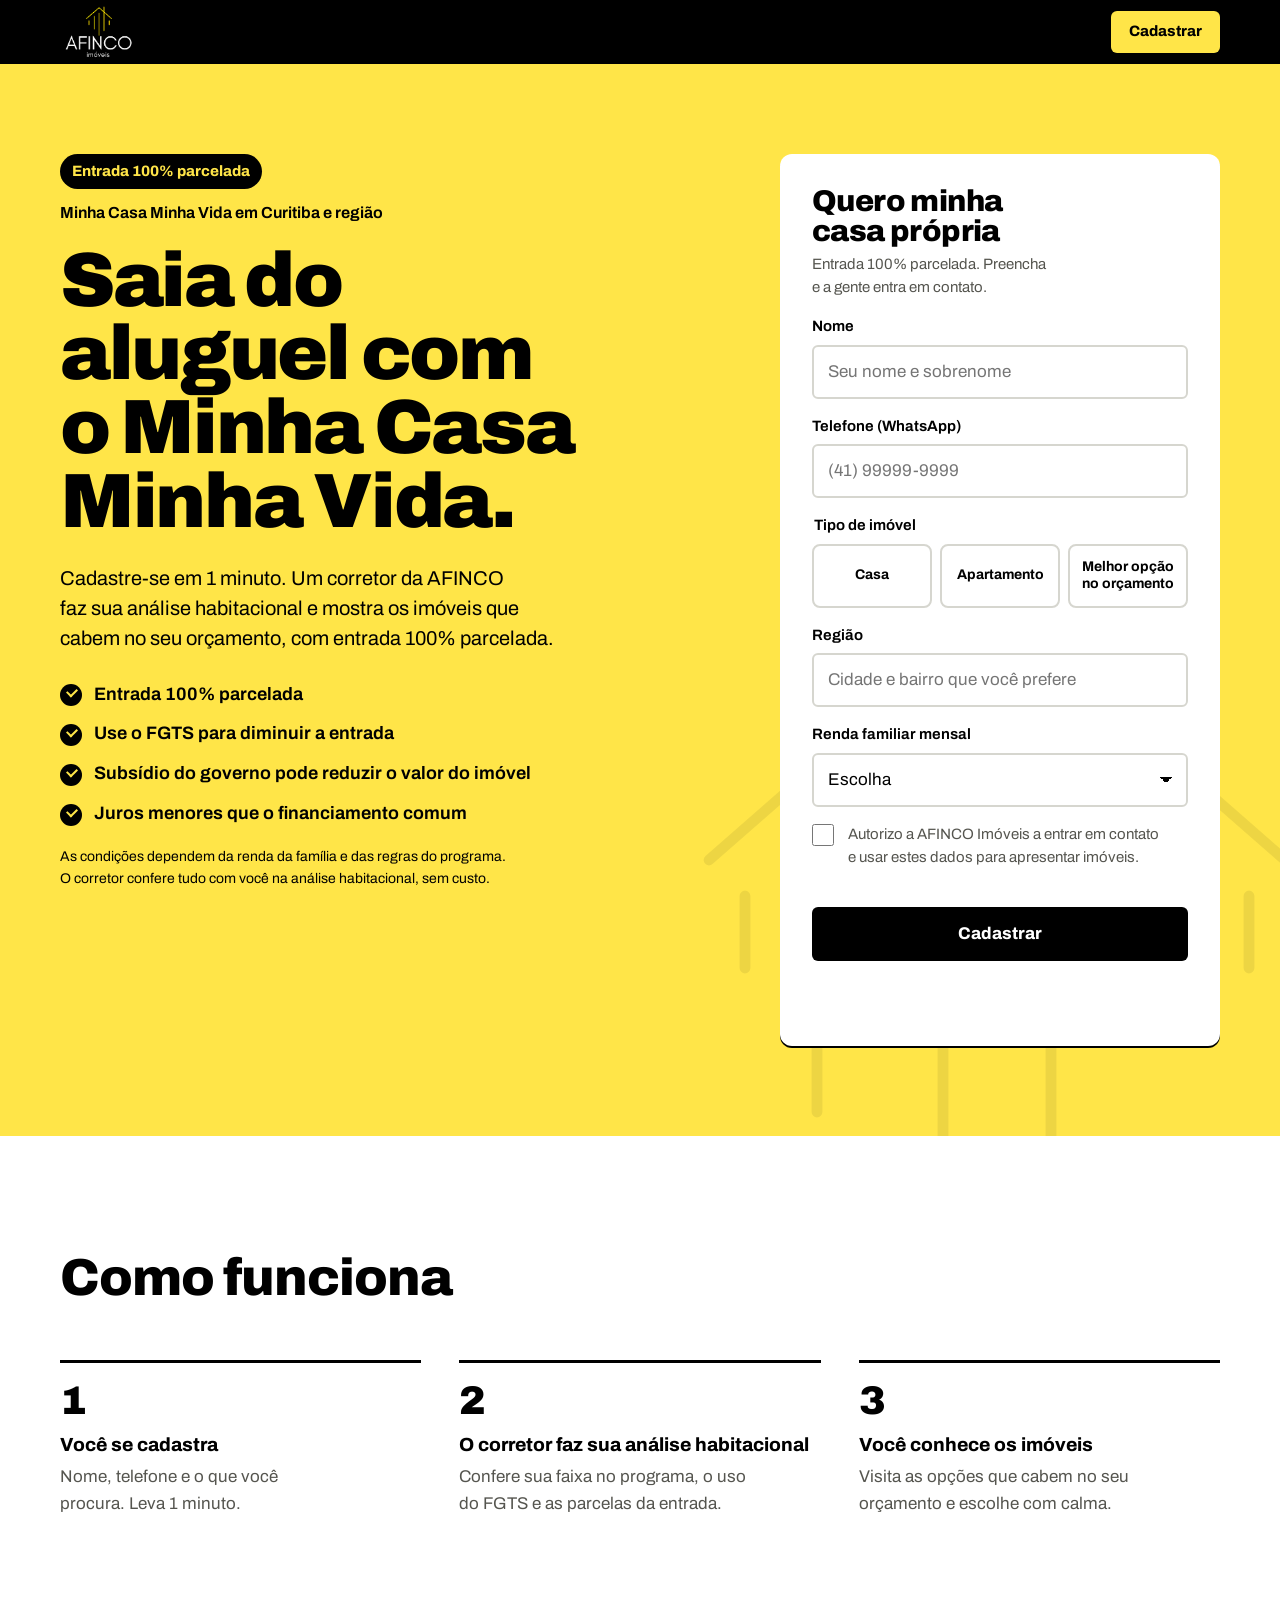
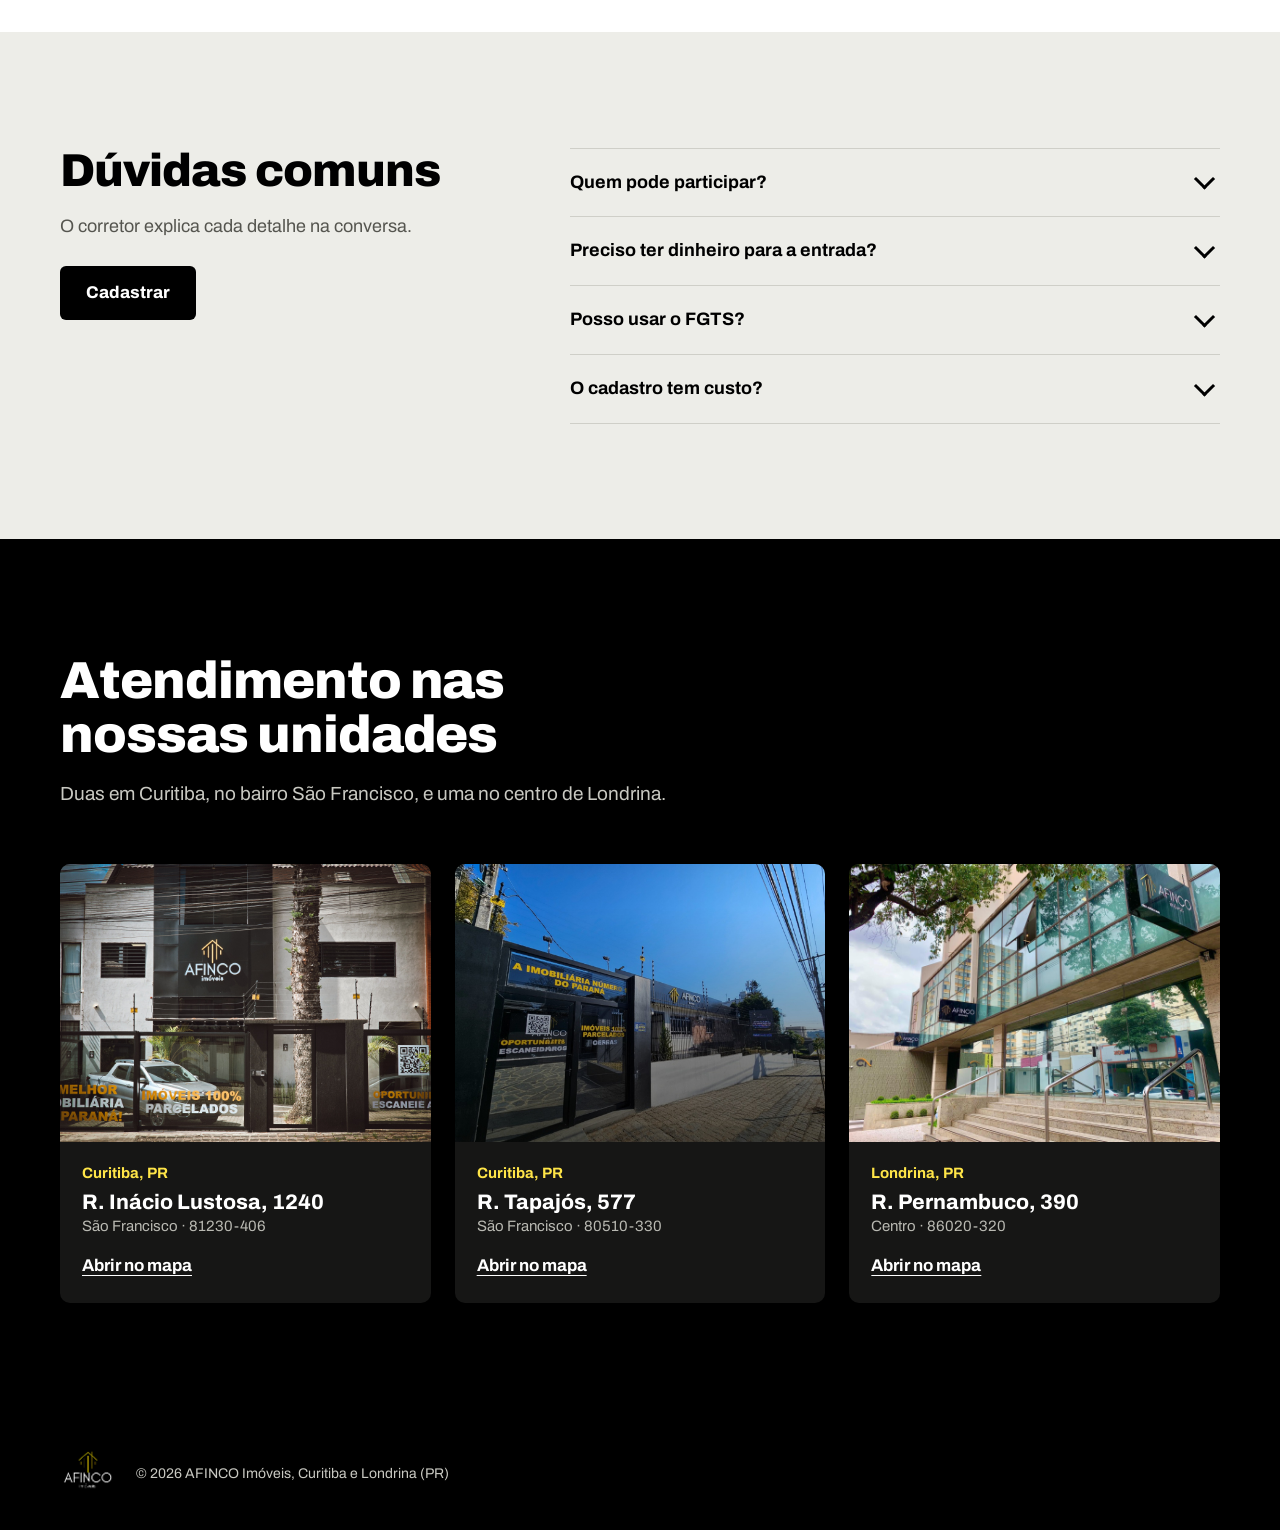
==== commit e810fab6: "Minha Casa Minha Vida: benefícios em blocos iguais e ajustes de simetria no celular" ====
--- a/minhacasaminhavida/index.html
+++ b/minhacasaminhavida/index.html
@@ -11,11 +11,18 @@
   <meta property="og:url" content="https://www.recrutamentoafinco.com.br/minhacasaminhavida">
   <meta property="og:title" content="Saia do aluguel com o Minha Casa Minha Vida">
   <meta property="og:description" content="Entrada 100% parcelada. Cadastre-se em 1 minuto e receba sua análise habitacional sem custo.">
+  <meta property="og:image" content="https://www.recrutamentoafinco.com.br/minhacasaminhavida/previa.png">
+  <meta property="og:image:secure_url" content="https://www.recrutamentoafinco.com.br/minhacasaminhavida/previa.png">
+  <meta property="og:image:type" content="image/png">
+  <meta property="og:image:width" content="1200">
+  <meta property="og:image:height" content="630">
+  <meta property="og:image:alt" content="Minha Casa Minha Vida em Curitiba com a AFINCO Imóveis: entrada 100% parcelada e análise habitacional sem custo.">
+  <meta name="twitter:card" content="summary_large_image">
   <meta name="theme-color" content="#000000">
   <link rel="preconnect" href="https://fonts.googleapis.com">
   <link rel="preconnect" href="https://fonts.gstatic.com" crossorigin>
   <link href="https://fonts.googleapis.com/css2?family=Archivo:wdth,wght@62..125,400..900&display=swap" rel="stylesheet">
-  <link rel="stylesheet" href="/style.css">
+  <link rel="stylesheet" href="/style.css?v=20261010">
   <style>
     .cp-hero-grid { display: grid; grid-template-columns: minmax(0, 1fr) minmax(0, 440px); gap: clamp(32px, 5vw, 72px); align-items: start; position: relative; }
     .cp-hero h1 { font-size: clamp(40px, 6vw, 80px); }
@@ -31,13 +38,14 @@
     .cp-card h2 + p { margin-top: 6px; color: var(--graphite); font-size: 15px; }
     .cp-form { display: grid; gap: 16px; }
     .cp-legend { margin-bottom: 6px; font-weight: 650; font-size: 15px; }
-    .cp-types { display: grid; grid-template-columns: repeat(3, 1fr); gap: 8px; border: 0; padding: 0; margin: 0; }
+    .cp-types { display: grid; grid-template-columns: repeat(3, minmax(0, 1fr)); gap: 8px; border: 0; padding: 0; margin: 0; }
     .cp-types label { position: relative; cursor: pointer; }
     .cp-types input { position: absolute; opacity: 0; inset: 0; margin: 0; cursor: pointer; }
     .cp-types span { display: grid; place-content: center; min-height: 64px; padding: 8px 6px; border: 2px solid var(--line); border-radius: 8px; text-align: center; font-weight: 700; font-size: 14px; line-height: 1.2; transition: border-color .15s ease, background-color .15s ease; }
     .cp-types input:checked + span { border-color: var(--black); background: var(--yellow); }
     .cp-types input:focus-visible + span { box-shadow: 0 0 0 3px var(--black); }
     .cp-types.invalid span { border-color: var(--error); }
+    .cp-types .nb { display: block; white-space: nowrap; border: 0; padding: 0; min-height: 0; }
     .cp-steps-list { counter-reset: s; margin: 0; padding: 0; list-style: none; display: grid; grid-template-columns: repeat(3, 1fr); gap: clamp(20px, 3vw, 40px); }
     .cp-steps-list li { counter-increment: s; border-top: 3px solid var(--black); padding-top: 18px; }
     .cp-steps-list li::before { content: counter(s); display: block; font-size: 40px; font-weight: 900; font-stretch: 115%; line-height: 1; margin-bottom: 12px; }
@@ -58,6 +66,22 @@
       .cp-perks { font-size: 16px; margin-top: 20px; }
       .cp-steps-list { grid-template-columns: 1fr; }
       .cp-header-cta { display: none; }
+      .cp-card { padding: 22px 16px; }
+      .cp-types span { padding: 8px 3px; font-size: 13px; }
+      .cp-badge { margin-inline: auto; }
+      .cp-perks { grid-template-columns: 1fr 1fr; grid-auto-rows: 1fr; gap: 10px; }
+      .cp-perks li { display: flex; flex-direction: column; align-items: center; justify-content: center; gap: 8px; padding: 14px 10px; border-radius: 10px; background: rgba(0, 0, 0, .06); text-align: center; font-size: 14px; line-height: 1.3; text-wrap: balance; }
+      .cp-perks li::before { position: static; flex: none; width: 24px; height: 24px; background: url("data:image/svg+xml,%3Csvg xmlns='http://www.w3.org/2000/svg' viewBox='0 0 22 22'%3E%3Ccircle cx='11' cy='11' r='11'/%3E%3Cpath d='M6.5 11.4l3 3 6-6.6' fill='none' stroke='%23ffe548' stroke-width='2.2' stroke-linecap='round' stroke-linejoin='round'/%3E%3C/svg%3E") center / contain no-repeat; }
+      .cp-perks li::after { display: none; }
+      .cp-note { text-align: center; margin-inline: auto; }
+      .cp-card { text-align: left; }
+    }
+    @media (max-width: 380px) {
+      .cp-perks li { padding: 12px 6px; font-size: 13px; }
+      .cp-types span { padding: 8px 2px; font-size: 12px; }
+    }
+    @media (max-width: 340px) {
+      .cp-perks li { font-size: 12px; }
     }
   </style>
 </head>
@@ -81,7 +105,7 @@
             <li>Entrada 100% parcelada</li>
             <li>Use o FGTS para diminuir a entrada</li>
             <li>Subsídio do governo pode reduzir o valor do imóvel</li>
-            <li>Juros menores que os do financiamento comum</li>
+            <li>Juros menores que o financiamento comum</li>
           </ul>
           <p class="cp-note">As condições dependem da renda da família e das regras do programa. O corretor confere tudo com você na análise habitacional, sem custo.</p>
         </div>
@@ -98,7 +122,7 @@
               <legend class="cp-legend">Tipo de imóvel</legend>
               <label><input type="radio" name="tipo_imovel" value="Casa" required><span>Casa</span></label>
               <label><input type="radio" name="tipo_imovel" value="Apartamento"><span>Apartamento</span></label>
-              <label><input type="radio" name="tipo_imovel" value="Melhor opção no orçamento"><span>Melhor opção no orçamento</span></label>
+              <label><input type="radio" name="tipo_imovel" value="Melhor opção no orçamento"><span><span class="nb">Melhor opção</span> <span class="nb">no orçamento</span></span></label>
             </fieldset>
             <label class="field">Região<input type="text" name="regiao" required minlength="2" maxlength="120" autocomplete="address-level2" placeholder="Cidade e bairro que você prefere"></label>
             <label class="field">Renda familiar mensal<select name="faixa_renda" required>
@@ -144,7 +168,7 @@
           <a class="btn btn-black" href="#cadastro">Cadastrar</a>
         </div>
         <div class="faq">
-          <details><summary>Quem pode participar?</summary><p>Famílias com renda mensal de até R$ 12 mil que ainda não têm imóvel próprio. Cada faixa de renda tem regras diferentes, e o corretor confere a sua.</p></details>
+          <details><summary>Quem pode participar?</summary><p>Famílias com renda mensal de até R$&nbsp;12 mil que ainda não têm imóvel próprio. Cada faixa de renda tem regras diferentes, e o corretor confere a sua.</p></details>
           <details><summary>Preciso ter dinheiro para a entrada?</summary><p>Não precisa ter o valor guardado. Na AFINCO a entrada é 100% parcelada. O FGTS e o subsídio do governo ainda podem diminuir esse valor.</p></details>
           <details><summary>Posso usar o FGTS?</summary><p>Sim. Quem tem saldo de FGTS pode usar para a entrada ou para abater o valor financiado.</p></details>
           <details><summary>O cadastro tem custo?</summary><p>Não. O cadastro e a análise habitacional com o corretor são gratuitos.</p></details>
--- a/style.css
+++ b/style.css
@@ -22,7 +22,9 @@
 h1, h2 { font-weight: 850; font-stretch: 112%; letter-spacing: -.02em; line-height: 1.02; text-wrap: balance; }
 h2 { font-size: clamp(30px, 4.4vw, 52px); }
 h3 { font-size: 19px; font-weight: 750; line-height: 1.25; text-wrap: balance; }
-p, li, summary, figcaption, blockquote, legend, .field { text-wrap: pretty; }
+p { text-wrap: balance; }
+.field { text-wrap: pretty; }
+li, summary, figcaption, blockquote, legend, .consent span, .flow p, .steps p, .unit-body p, .voice-role, .earn-note, .head p, .fit-intro p { text-wrap: balance; }
 :focus-visible { outline: 3px solid var(--black); outline-offset: 3px; }
 .section-black :focus-visible, .site-header :focus-visible, .footer :focus-visible { outline-color: var(--yellow); }
 .wrap { width: min(var(--wrap), 100% - 2 * var(--gutter)); margin-inline: auto; }
@@ -56,14 +58,14 @@
 .hero-place { font-weight: 650; font-size: 16px; margin-bottom: 18px; }
 .hero h1 { font-size: clamp(42px, 6.6vw, 86px); font-stretch: 118%; font-weight: 900; line-height: .96; letter-spacing: -.03em; }
 .hero-sub { margin-top: 24px; max-width: 34em; font-size: clamp(17px, 1.6vw, 20px); line-height: 1.5; }
-.hero-facts { display: flex; flex-wrap: wrap; gap: 8px; margin: 28px 0 0; padding: 0; list-style: none; }
-.hero-facts li { padding: 8px 14px; border: 2px solid var(--black); border-radius: 999px; font-weight: 700; font-size: 15px; }
-.hero-facts span { white-space: nowrap; }
+.hero-facts { display: grid; grid-template-columns: repeat(3, minmax(0, 1fr)); gap: 8px; max-width: 520px; margin: 28px 0 0; padding: 0; list-style: none; }
+.hero-facts li { display: grid; place-content: center; padding: 10px 8px; border: 2px solid var(--black); border-radius: 10px; text-align: center; font-weight: 700; font-size: 15px; line-height: 1.2; }
+.hero-facts span { display: block; white-space: nowrap; }
 .hero-cta { display: flex; flex-wrap: wrap; align-items: center; gap: 14px 18px; margin-top: 32px; }
 .hero-cta .btn { min-height: 60px; padding: 0 32px; font-size: 18px; }
 .hero-cta span { font-size: 15px; font-weight: 600; }
 
-.hero-side { display: grid; gap: 16px; justify-items: start; max-width: 420px; }
+.hero-side { display: grid; gap: 16px; justify-items: center; width: 100%; max-width: 420px; justify-self: end; }
 .hero-side .earn { width: 100%; }
 .hero-video { width: 250px; }
 .earn { display: grid; gap: 2px; padding: 20px 22px; background: var(--black); color: var(--white); border-radius: 10px; }
@@ -73,7 +75,7 @@
 .hero-video { margin: 0; }
 .ratio { position: relative; aspect-ratio: 9 / 16; background: #1a1a18; border-radius: 10px; overflow: hidden; }
 .ratio iframe { position: absolute; inset: 0; width: 100%; height: 100%; border: 0; }
-.hero-video figcaption { margin-top: 10px; font-size: 14px; font-weight: 600; }
+.hero-video figcaption { margin-top: 10px; font-size: 14px; font-weight: 600; text-align: center; }
 
 /* Entrada da página: o único movimento automático */
 @media (prefers-reduced-motion: no-preference) {
@@ -102,9 +104,10 @@
 .flow p { margin-top: 10px; color: var(--graphite); }
 
 /* Para quem é */
-.fit { display: grid; grid-template-columns: minmax(0, 1fr) minmax(0, 1.1fr); gap: clamp(36px, 6vw, 88px); align-items: start; }
+.fit { display: grid; grid-template-columns: 1fr; gap: clamp(32px, 4vw, 48px); }
+.fit-intro { max-width: 760px; }
 .fit-intro p { margin: 20px 0 30px; font-size: 19px; color: var(--graphite); max-width: 32em; }
-.fit-lists { display: grid; grid-template-columns: 1fr 1fr; gap: 20px; }
+.fit-lists { display: grid; grid-template-columns: 1fr 1fr; gap: 20px; align-items: stretch; }
 .fit-lists > div { padding: 26px 24px; background: var(--white); border-radius: 10px; }
 .fit-lists > div:last-child { background: var(--black); color: var(--white); }
 .ticks { margin: 16px 0 0; padding: 0; list-style: none; display: grid; gap: 12px; }
@@ -152,7 +155,9 @@
 .apply { background: var(--yellow); }
 .apply-grid { display: grid; grid-template-columns: minmax(0, .8fr) minmax(0, 1.2fr); gap: clamp(32px, 6vw, 88px); align-items: start; }
 .apply-intro { position: sticky; top: 100px; }
-.apply-intro h2 { font-size: clamp(36px, 5vw, 64px); font-stretch: 118%; font-weight: 900; }
+.apply-intro h2 { font-size: clamp(32px, 3.4vw, 50px); font-stretch: 112%; font-weight: 900; }
+.steps-wrap h2, .faq-intro h2 { font-size: clamp(30px, 3.6vw, 48px); }
+@media (min-width: 981px) { .faq-intro h2, .apply-intro h2 { white-space: nowrap; } }
 .apply-intro > p { margin-top: 18px; font-size: 19px; max-width: 26em; }
 .apply-recap { margin: 26px 0 0; padding: 0; list-style: none; display: grid; gap: 8px; font-weight: 700; }
 .apply-recap li { padding-left: 24px; position: relative; }
@@ -200,7 +205,9 @@
   .hero-grid, .fit, .steps-wrap, .faq-wrap, .apply-grid { grid-template-columns: 1fr; }
   .apply-intro { position: static; }
   .flow { grid-template-columns: 1fr 1fr; row-gap: 48px; }
-  .units { gap: 16px; }
+  .units { grid-template-columns: 1fr; gap: 16px; }
+  .unit { display: grid; grid-template-columns: 180px 1fr; align-items: stretch; }
+  .unit img { height: 100%; aspect-ratio: auto; min-height: 150px; }
   .voices { grid-template-columns: repeat(2, minmax(0, 300px)); }
 }
 
@@ -212,9 +219,8 @@
   .hero-cta .btn { width: 100%; }
   .hero-cta span { width: 100%; text-align: center; }
   .hero-mark { display: none; }
-  .hero-facts { display: grid; grid-template-columns: repeat(3, 1fr); gap: 8px; }
-  .hero-facts li { display: grid; place-content: center; padding: 10px 6px; border-radius: 10px; text-align: center; font-size: 14px; line-height: 1.2; }
-  .hero-facts span { display: block; }
+  .hero-facts { max-width: none; }
+  .hero-facts li { padding: 10px 6px; font-size: 14px; }
   .hero-video figcaption, .hero-cta span { text-wrap: balance; }
   .fit-intro .btn, .faq-intro .btn { width: 100%; }
   .fit-lists > div { padding: 22px 18px; }
@@ -246,9 +252,23 @@
   .hero-side { max-width: none; justify-items: stretch; }
   .hero-video { width: min(280px, 100%); margin-inline: auto; }
   .hero-video figcaption { text-align: center; }
-  .voices { grid-template-columns: none; grid-auto-flow: column; grid-auto-columns: 72%; gap: 14px; overflow-x: auto; scroll-snap-type: x mandatory; margin-inline: calc(-1 * var(--gutter)); padding: 0 var(--gutter) 8px; scroll-padding-inline: var(--gutter); }
-  .voice { scroll-snap-align: start; }
+  .voices { grid-template-columns: none; grid-auto-flow: column; grid-auto-columns: 72vw; gap: 14px; overflow-x: auto; scroll-snap-type: x mandatory; margin-inline: calc(-1 * var(--gutter)); padding: 0 14vw 8px; scrollbar-width: none; }
+  .voices::-webkit-scrollbar { display: none; }
+  .voice { scroll-snap-align: center; text-align: center; }
+  .voice blockquote { border-left: 0; padding-left: 0; }
   .head p, .fit-intro p, .apply-intro > p { font-size: 17px; }
+  .apply-intro h2 { font-size: min(40px, 10vw); }
+
+  /* Celular: um eixo central único para títulos e chamadas; conteúdo dos cartões segue à esquerda */
+  p { text-wrap: balance; }
+  .hero-copy, .head, .fit-intro, .faq-intro, .apply-intro, .steps-wrap > h2 { text-align: center; }
+  .hero-sub, .head p, .fit-intro p, .apply-intro > p, .faq-intro p { margin-inline: auto; }
+  .hero-facts { justify-content: center; }
+  .earn { justify-items: center; text-align: center; }
+  .apply-recap { text-align: center; }
+  .apply-recap li { padding-left: 0; }
+  .apply-recap li::before { display: none; }
+  .fit-lists > div, .steps, .faq, .form { text-align: left; }
   .footer a { margin-left: 0; }
 
   .dock { position: fixed; left: 0; right: 0; bottom: 0; z-index: 50; display: flex; gap: 10px; padding: 12px 16px calc(12px + env(safe-area-inset-bottom)); background: var(--black); transition: transform .25s ease; }
@@ -257,3 +277,10 @@
   .dock-whats { display: grid; place-items: center; width: 54px; flex: none; border-radius: 6px; background: var(--whats); }
   .dock-whats svg { width: 26px; height: 26px; fill: var(--white); }
 }
+
+/* Celulares bem estreitos (até 380px) */
+@media (max-width: 380px) {
+  .unit { grid-template-columns: 96px 1fr; }
+  .unit h3 { font-size: 15px; }
+  .btn { padding-inline: 12px; font-size: 15px; white-space: nowrap; }
+}
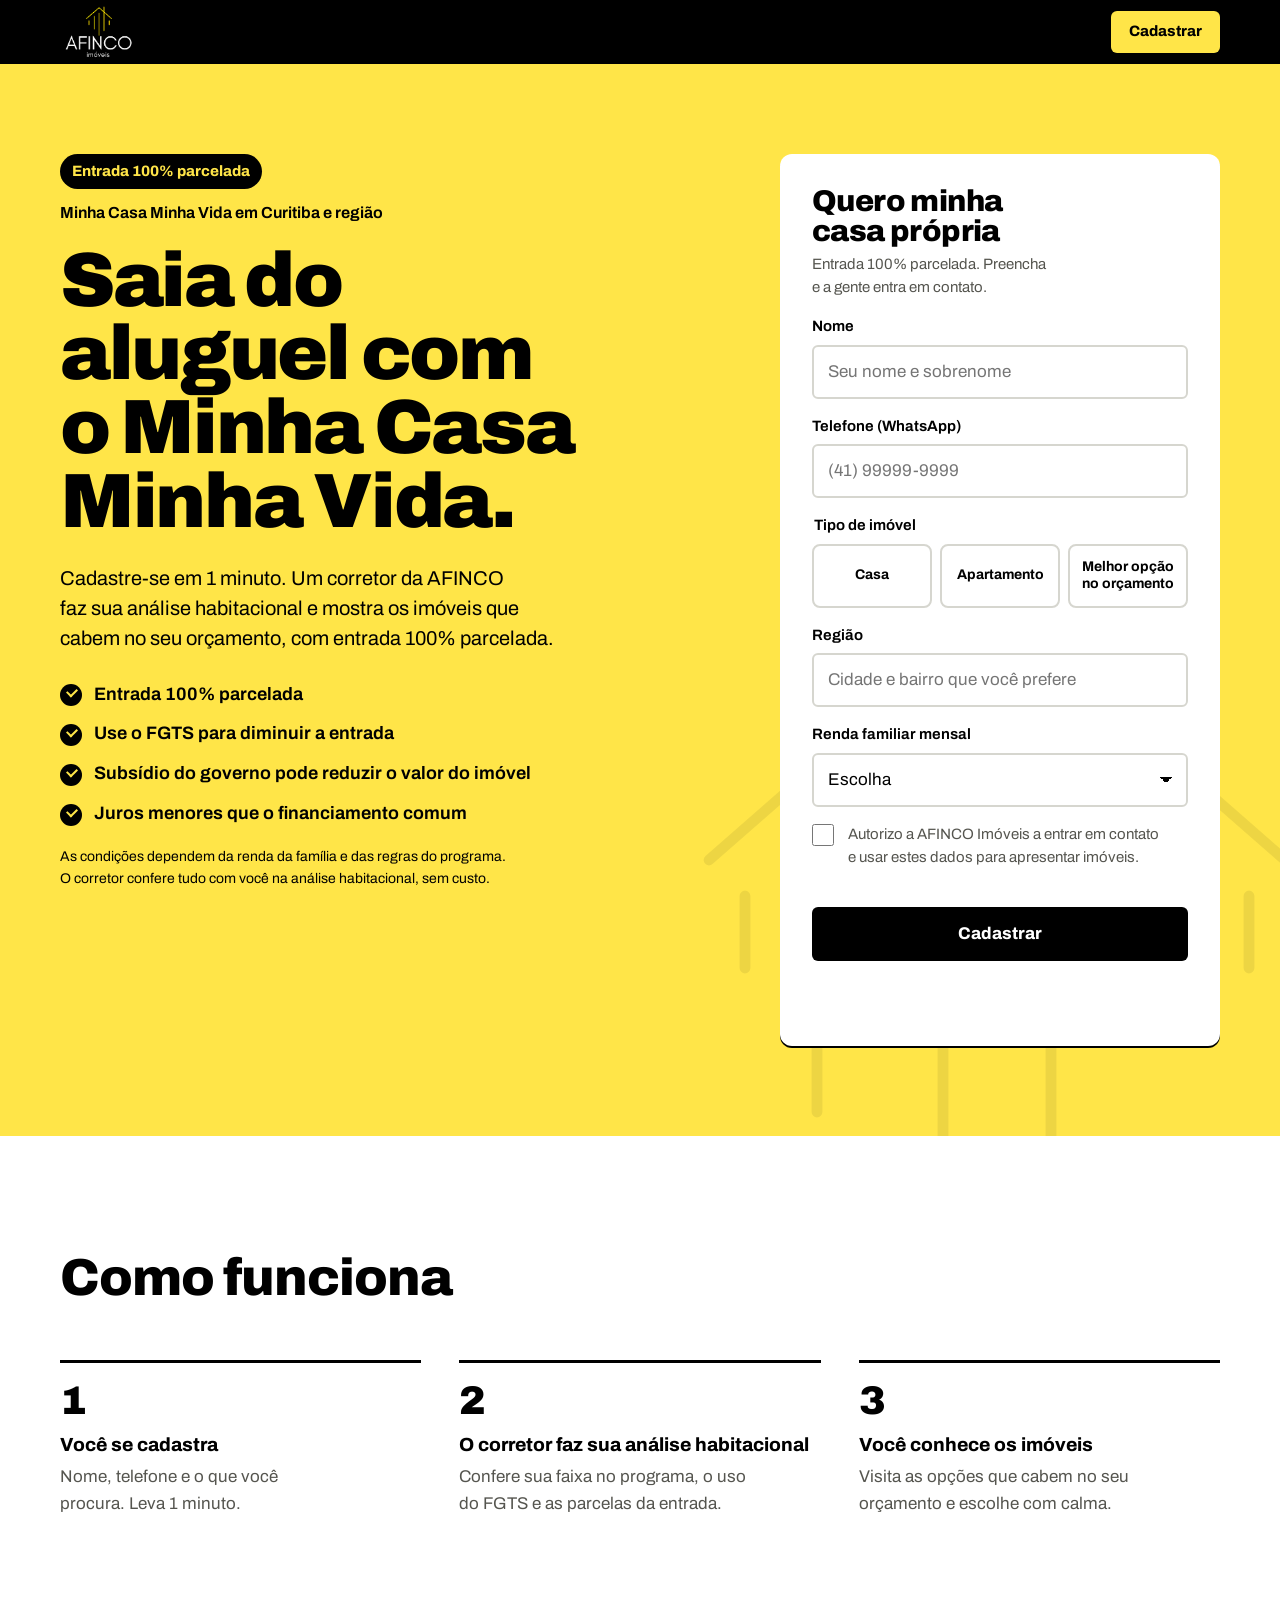
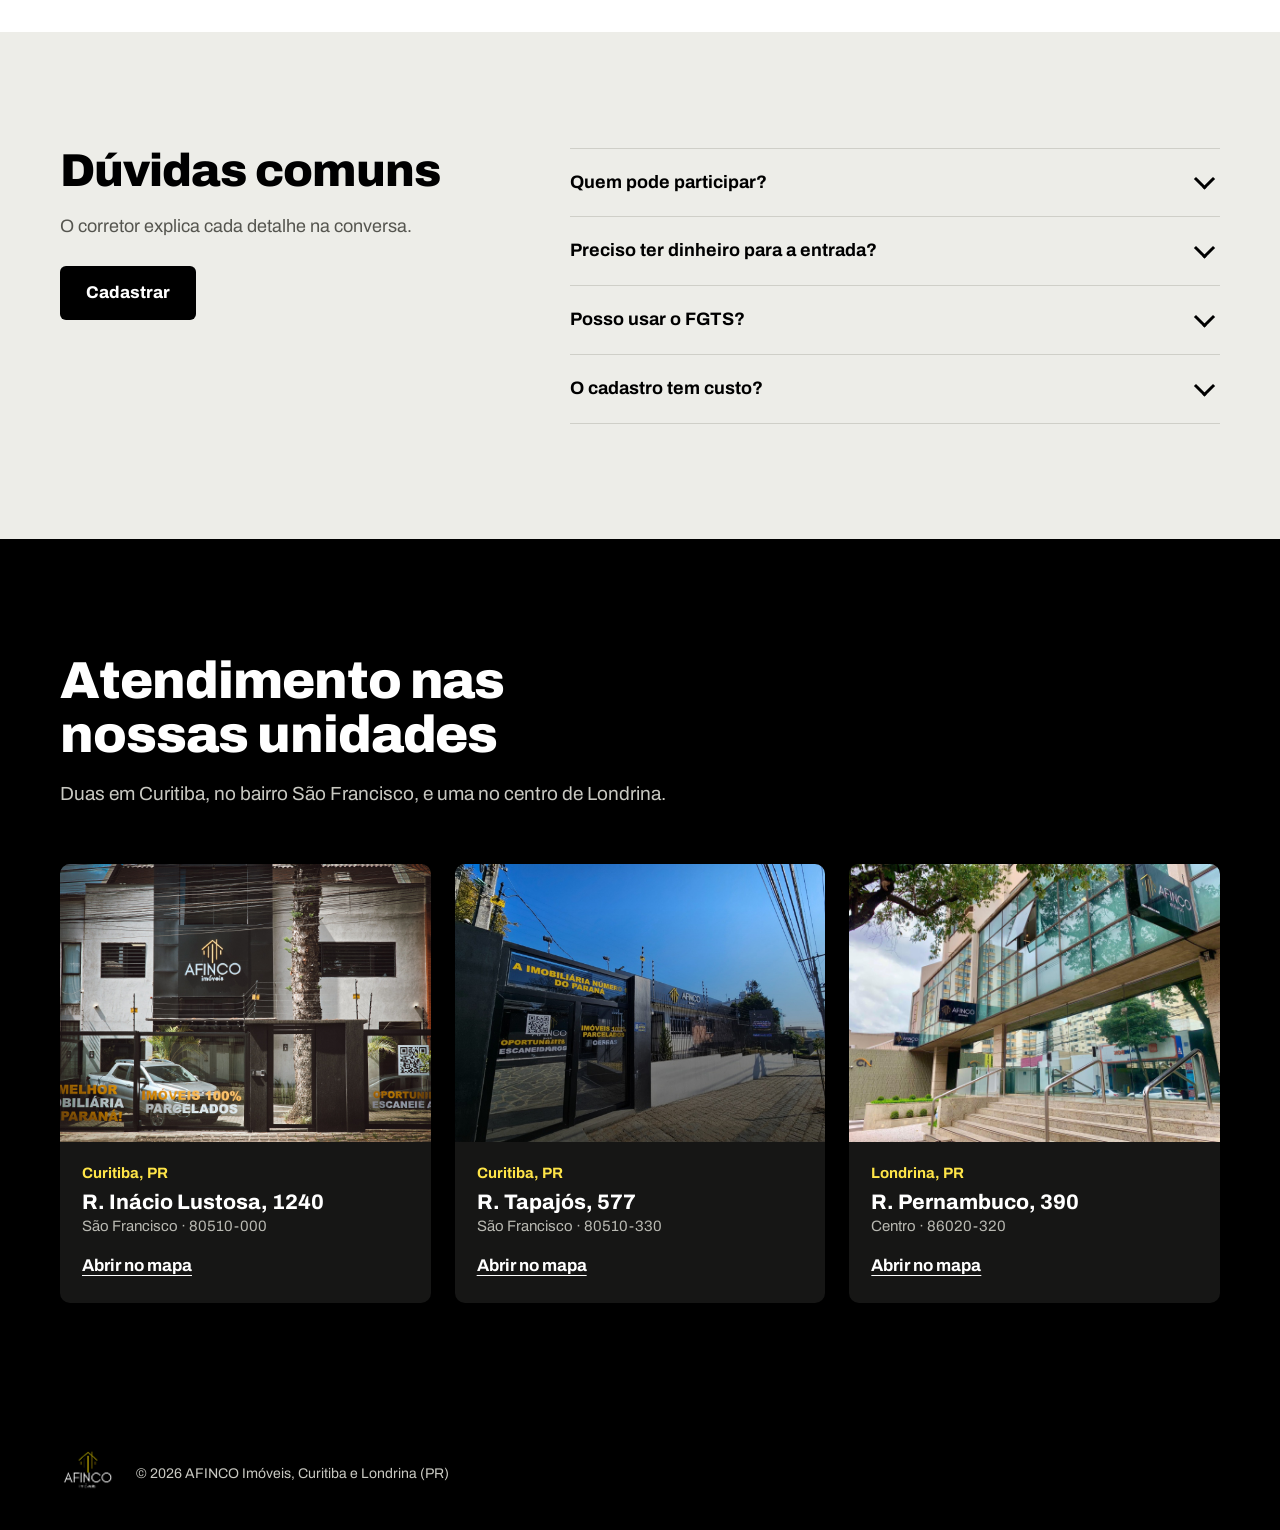
==== commit 100d101b: "Corrige CEP da unidade Inácio Lustosa (MCMV)" ====
--- a/minhacasaminhavida/index.html
+++ b/minhacasaminhavida/index.html
@@ -183,7 +183,7 @@
           <p>Duas em Curitiba, no bairro São Francisco, e uma no centro de Londrina.</p>
         </div>
         <div class="units" id="unitsGrid">
-          <article class="unit"><img src="/unidade-curitiba-inacio-lustosa.jpg" alt="Fachada da AFINCO na Rua Inácio Lustosa" loading="lazy"><div class="unit-body"><p class="unit-city">Curitiba, PR</p><h3>R. Inácio Lustosa, 1240</h3><p>São Francisco · 81230-406</p><a target="_blank" rel="noopener" href="https://www.google.com/maps/search/?api=1&query=R.%20In%C3%A1cio%20Lustosa%2C%201240%20-%20S%C3%A3o%20Francisco%2C%20Curitiba%20-%20PR">Abrir no mapa</a></div></article>
+          <article class="unit"><img src="/unidade-curitiba-inacio-lustosa.jpg" alt="Fachada da AFINCO na Rua Inácio Lustosa" loading="lazy"><div class="unit-body"><p class="unit-city">Curitiba, PR</p><h3>R. Inácio Lustosa, 1240</h3><p>São Francisco · 80510-000</p><a target="_blank" rel="noopener" href="https://www.google.com/maps/search/?api=1&query=R.%20In%C3%A1cio%20Lustosa%2C%201240%20-%20S%C3%A3o%20Francisco%2C%20Curitiba%20-%20PR">Abrir no mapa</a></div></article>
           <article class="unit"><img src="/unidade-curitiba-tapajos.jpg" alt="Fachada da AFINCO na Rua Tapajós" loading="lazy"><div class="unit-body"><p class="unit-city">Curitiba, PR</p><h3>R. Tapajós, 577</h3><p>São Francisco · 80510-330</p><a target="_blank" rel="noopener" href="https://www.google.com/maps/search/?api=1&query=R.%20Tapaj%C3%B3s%2C%20577%20-%20S%C3%A3o%20Francisco%2C%20Curitiba%20-%20PR">Abrir no mapa</a></div></article>
           <article class="unit"><img src="/unidade-londrina-pernambuco.jpeg" alt="Fachada da AFINCO em Londrina" loading="lazy"><div class="unit-body"><p class="unit-city">Londrina, PR</p><h3>R. Pernambuco, 390</h3><p>Centro · 86020-320</p><a target="_blank" rel="noopener" href="https://www.google.com/maps/search/?api=1&query=R.%20Pernambuco%2C%20390%20-%20Centro%2C%20Londrina%20-%20PR">Abrir no mapa</a></div></article>
         </div>
